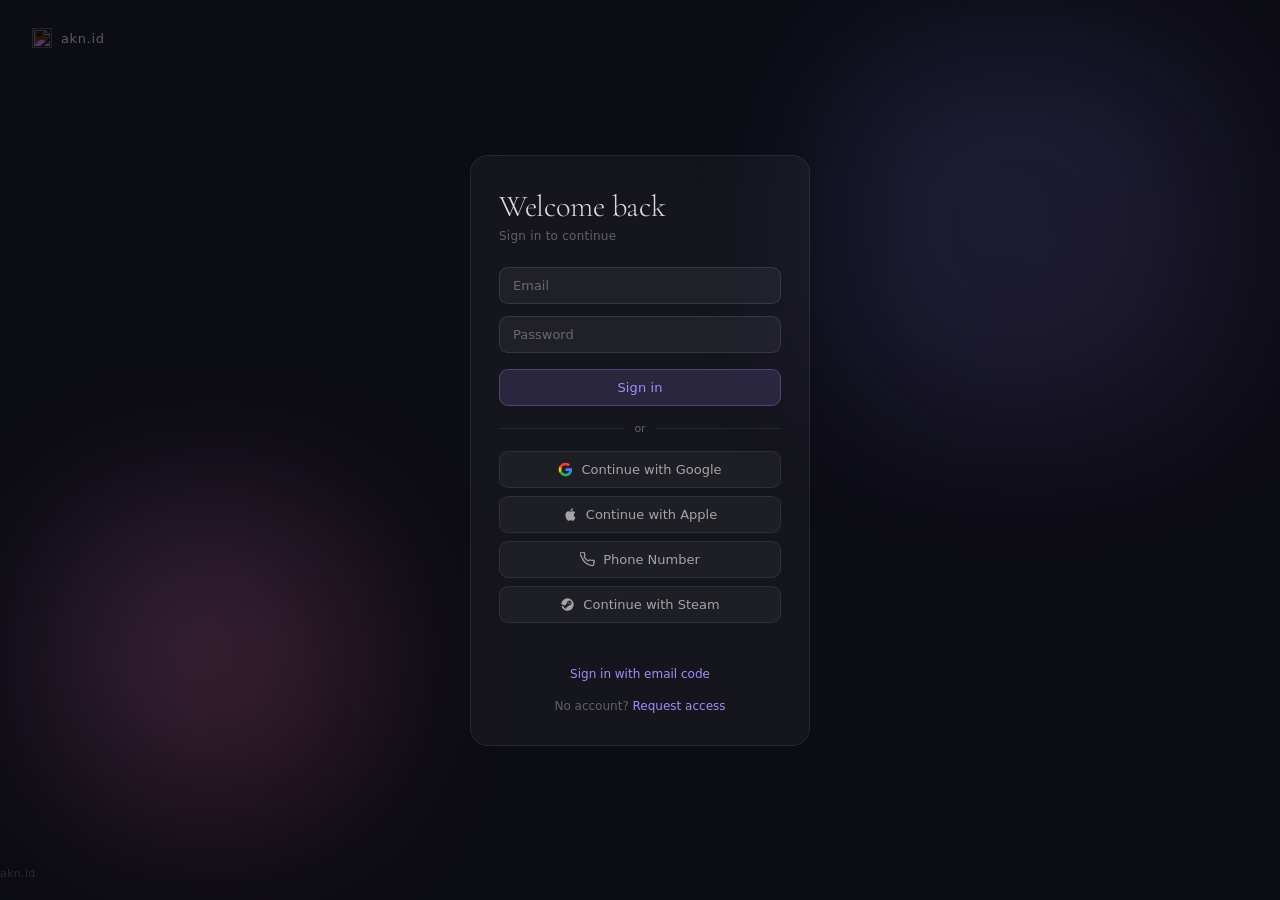
==== public/index.html @ 041a695d "Import signInWithCustomToken; add Steam sign-in via the bridge signInWithCustomToken was called in t" ====
<!DOCTYPE html>
<html lang="en">
<head>
<meta charset="UTF-8">
<meta name="viewport" content="width=device-width,initial-scale=1">
<title>akn.id</title>
<link rel="icon" href="https://akn.me.uk/favicon.ico">
<link rel="preconnect" href="https://fonts.googleapis.com">
<link href="https://fonts.googleapis.com/css2?family=Cormorant+Garamond:wght@300;400&display=swap" rel="stylesheet">
<style>
*, *::before, *::after { margin: 0; padding: 0; box-sizing: border-box; }
:root {
  --bg: #0c0c14; --text: rgba(255,255,255,0.85); --text-muted: rgba(255,255,255,0.32);
  --card-bg: rgba(255,255,255,0.04); --card-border: rgba(255,255,255,0.08);
  --input-bg: rgba(255,255,255,0.05); --input-border: rgba(255,255,255,0.1);
  --input-focus: rgba(167,139,250,0.45); --btn-bg: rgba(167,139,250,0.15);
  --btn-color: #a78bfa; --btn-border: rgba(167,139,250,0.3); --blob-op: 0.18;
}
html, body { min-height: 100%; background: var(--bg); color: var(--text); font-family: system-ui, -apple-system, sans-serif; }
.blob { position: fixed; border-radius: 100px; filter: blur(80px); opacity: var(--blob-op); z-index: 0; pointer-events: none; }
.blob-1 { background: linear-gradient(135deg,#667eea,#764ba2); top:5%; right:5%; width:380px; height:380px; animation: b1 20s ease-in-out infinite; }
.blob-2 { background: linear-gradient(135deg,#f093fb,#f5576c); bottom:10%; left:5%; width:300px; height:300px; animation: b2 18s ease-in-out infinite 3s; }
@keyframes b1 { 0%,100%{transform:translate(0,0)} 50%{transform:translate(20px,-25px)} }
@keyframes b2 { 0%,100%{transform:translate(0,0)} 50%{transform:translate(-20px,20px)} }
.page { position: relative; z-index: 1; min-height: 100vh; display: flex; flex-direction: column; align-items: center; justify-content: center; padding: 24px; }
.wordmark { position: fixed; top: 28px; left: 32px; display: flex; align-items: center; gap: 9px; text-decoration: none; z-index: 10; }
.wordmark img { width: 20px; height: 20px; opacity: 0.5; filter: invert(1); }
.wordmark span { font-size: 13px; color: var(--text-muted); letter-spacing: 0.05em; }
.card { width: 100%; max-width: 340px; background: var(--card-bg); border: 1px solid var(--card-border); border-radius: 18px; padding: 32px 28px; backdrop-filter: blur(16px); -webkit-backdrop-filter: blur(16px); }
.card-title { font-family: 'Cormorant Garamond', Georgia, serif; font-size: 1.9rem; font-weight: 300; color: var(--text); margin-bottom: 4px; letter-spacing: -0.01em; }
.card-sub { font-size: 12px; color: var(--text-muted); margin-bottom: 24px; letter-spacing: 0.02em; }
.field { margin-bottom: 12px; }
input[type="email"], input[type="password"], input[type="tel"], input[type="text"] {
  width: 100%; background: var(--input-bg); border: 1px solid var(--input-border);
  border-radius: 9px; padding: 10px 13px; color: var(--text); font-size: 13px;
  font-family: inherit; outline: none; transition: border-color 0.2s;
}
input:focus { border-color: var(--input-focus); }
input::placeholder { color: var(--text-muted); }
.btn { width: 100%; background: var(--btn-bg); color: var(--btn-color); border: 1px solid var(--btn-border); border-radius: 9px; padding: 10px; font-size: 13px; font-family: inherit; cursor: pointer; margin-top: 4px; transition: background 0.2s; letter-spacing: 0.01em; }
.btn:hover { background: rgba(167,139,250,0.25); }
.btn:disabled { opacity: 0.4; cursor: default; }
.divider { display: flex; align-items: center; gap: 10px; margin: 16px 0; color: var(--text-muted); font-size: 11px; }
.divider::before, .divider::after { content: ''; flex: 1; height: 1px; background: var(--card-border); }
.social-btns { display: flex; flex-direction: column; gap: 8px; }
.btn-social { width: 100%; background: rgba(255,255,255,0.04); color: rgba(255,255,255,0.6); border: 1px solid var(--card-border); border-radius: 9px; padding: 10px; font-size: 13px; font-family: inherit; cursor: pointer; display: flex; align-items: center; justify-content: center; gap: 8px; transition: background 0.2s; }
.btn-social:hover { background: rgba(255,255,255,0.07); }
.toggle { text-align: center; margin-top: 18px; font-size: 12px; color: var(--text-muted); }
.toggle a { color: var(--btn-color); text-decoration: none; cursor: pointer; }
.toggle a:hover { text-decoration: underline; }
.error-msg { font-size: 12px; color: #fca5a5; margin-top: 10px; text-align: center; min-height: 16px; }
.success-msg { font-size: 12px; color: #6ee7b7; margin-top: 10px; text-align: center; min-height: 16px; }
.redirect { text-align: center; }
.redirect p { font-size: 13px; color: var(--text-muted); margin-top: 12px; }
.spinner { width: 28px; height: 28px; border: 2px solid var(--card-border); border-top-color: var(--btn-color); border-radius: 50%; animation: spin 0.8s linear infinite; margin: 0 auto; }
@keyframes spin { to { transform: rotate(360deg); } }
.status-icon { font-size: 28px; margin-bottom: 12px; }
.footer { position: fixed; bottom: 20px; font-size: 11px; color: rgba(255,255,255,0.12); letter-spacing: 0.03em; }
#otp-group { display: none; }
</style>
</head>
<body>
<div class="blob blob-1"></div>
<div class="blob blob-2"></div>
<a class="wordmark" href="https://akn.me.uk">
  <img src="https://akn.me.uk/android-chrome-192x192.png" alt="">
  <span>akn.id</span>
</a>
<div class="page">
  <div class="card">

    <!-- Sign in -->
    <div id="view-signin">
      <div class="card-title">Welcome back</div>
      <div class="card-sub">Sign in to continue</div>
      <div class="field"><input type="email" id="email" placeholder="Email" autocomplete="email" /></div>
      <div class="field"><input type="password" id="password" placeholder="Password" autocomplete="current-password" /></div>
      <button class="btn" id="btn-signin">Sign in</button>
      <div class="divider">or</div>
      <div class="social-btns">
        <button class="btn-social" id="btn-google">
          <svg width="15" height="15" viewBox="0 0 24 24"><path fill="#4285F4" d="M22.56 12.25c0-.78-.07-1.53-.2-2.25H12v4.26h5.92c-.26 1.37-1.04 2.53-2.21 3.31v2.77h3.57c2.08-1.92 3.28-4.74 3.28-8.09z"/><path fill="#34A853" d="M12 23c2.97 0 5.46-.98 7.28-2.66l-3.57-2.77c-.98.66-2.23 1.06-3.71 1.06-2.86 0-5.29-1.93-6.16-4.53H2.18v2.84C3.99 20.53 7.7 23 12 23z"/><path fill="#FBBC05" d="M5.84 14.09c-.22-.66-.35-1.36-.35-2.09s.13-1.43.35-2.09V7.07H2.18C1.43 8.55 1 10.22 1 12s.43 3.45 1.18 4.93l3.66-2.84z"/><path fill="#EA4335" d="M12 5.38c1.62 0 3.06.56 4.21 1.64l3.15-3.15C17.45 2.09 14.97 1 12 1 7.7 1 3.99 3.47 2.18 7.07l3.66 2.84c.87-2.6 3.3-4.53 6.16-4.53z"/></svg>
          Continue with Google
        </button>
        <button class="btn-social" id="btn-apple">
          <svg width="15" height="15" viewBox="0 0 24 24" fill="currentColor"><path d="M18.71 19.5c-.83 1.24-1.71 2.45-3.05 2.47-1.34.03-1.77-.79-3.29-.79-1.53 0-2 .77-3.27.82-1.31.05-2.3-1.32-3.14-2.53C4.25 17 2.94 12.45 4.7 9.39c.87-1.52 2.43-2.48 4.12-2.51 1.28-.02 2.5.87 3.29.87.78 0 2.26-1.07 3.8-.91.65.03 2.47.26 3.64 1.98l-.09.06c-.22.14-2.18 1.27-2.16 3.8.03 3.02 2.65 4.03 2.68 4.04-.03.07-.42 1.44-1.37 2.78M13 3.5c.73-.83 1.94-1.46 2.94-1.5.13 1.17-.34 2.35-1.04 3.19-.69.85-1.83 1.51-2.95 1.42-.15-1.15.41-2.35 1.05-3.11z"/></svg>
          Continue with Apple
        </button>
        <button class="btn-social" id="btn-phone">
          <svg width="15" height="15" viewBox="0 0 24 24" fill="none" stroke="currentColor" stroke-width="2" stroke-linecap="round" stroke-linejoin="round"><path d="M22 16.92v3a2 2 0 01-2.18 2 19.79 19.79 0 01-8.63-3.07A19.5 19.5 0 013.07 8.81 19.79 19.79 0 01.01 2.18 2 2 0 012 .01h3a2 2 0 012 1.72c.127.96.361 1.903.7 2.81a2 2 0 01-.45 2.11L6.91 7.91a16 16 0 006.18 6.18l1.27-.83a2 2 0 012.11-.45c.907.339 1.85.573 2.81.7A2 2 0 0122 16.92z"/></svg>
          Phone Number
        </button>
        <button class="btn-social" id="btn-steam">
          <svg width="15" height="15" viewBox="0 0 24 24" fill="currentColor"><path d="M11.98 2A10.02 10.02 0 002 11.19l5.36 2.22a2.82 2.82 0 011.6-.49l2.39-3.46v-.05a3.77 3.77 0 113.77 3.77h-.09l-3.4 2.43v.14a2.83 2.83 0 11-5.63-.36l-3.83-1.59A10.02 10.02 0 1011.98 2zm-3.1 15.16l-1.23-.51a2.12 2.12 0 003.06.9 2.12 2.12 0 00-.9-4.04l1.27.53a1.56 1.56 0 11-1.2 2.88v.24zm9.4-8.65a2.51 2.51 0 10-5.02 0 2.51 2.51 0 005.02 0zm-4.39 0a1.89 1.89 0 113.77 0 1.89 1.89 0 01-3.77 0z"/></svg>
          Continue with Steam
        </button>
      </div>
      <div class="error-msg" id="signin-error"></div>
      <div class="toggle"><a id="link-to-otp">Sign in with email code</a></div>
      <div class="toggle">No account? <a id="link-to-request">Request access</a></div>
    </div>

    <!-- Sign in with OTP -->
    <div id="view-signin-otp" style="display:none">
      <div class="card-title">Sign in with email</div>
      <div class="card-sub">We'll send a code to your email</div>
      <div class="field"><input type="email" id="otp-signin-email" placeholder="Email" autocomplete="email" /></div>
      <button class="btn" id="btn-send-signin-otp">Send code</button>
      <div id="otp-signin-verify" style="display:none;margin-top:16px">
        <div class="field">
          <input type="text" id="otp-signin-code" placeholder="6-digit code" maxlength="6" style="font-family:monospace;font-size:18px;text-align:center;letter-spacing:4px" />
        </div>
        <button class="btn" id="btn-verify-signin-otp">Verify & Sign In</button>
      </div>
      <div class="error-msg" id="otp-signin-error"></div>
      <div class="success-msg" id="otp-signin-success"></div>
      <div class="toggle"><a id="link-otp-back">Back to Sign In</a></div>
    </div>

    <!-- Phone -->
    <div id="view-phone" style="display:none">
      <div class="card-title">Phone Sign In</div>
      <div class="card-sub">we'll send you a code</div>
      <div id="phone-group">
        <div class="field"><input type="tel" id="phone-input" placeholder="+44 7700 000000" autocomplete="tel" /></div>
        <button class="btn" id="btn-send-otp">Send Code</button>
      </div>
      <div id="otp-group">
        <div class="field"><input type="tel" id="otp-input" placeholder="6-digit code" autocomplete="one-time-code" maxlength="6" /></div>
        <button class="btn" id="btn-verify-otp">Verify</button>
      </div>
      <div id="recaptcha-container"></div>
      <div class="error-msg" id="phone-error"></div>
      <div class="toggle"><a id="link-phone-back">Back</a></div>
    </div>

    <!-- Request access -->
    <div id="view-request" style="display:none">
      <div class="card-title">Request access</div>
      <div class="card-sub">I'll get back to you</div>
      <div class="field"><input type="email" id="req-email" placeholder="Email" autocomplete="email" /></div>
      <div class="field"><input type="text" id="req-name" placeholder="Name" autocomplete="name" /></div>
      <div class="field"><input type="text" id="req-reason" placeholder="Why do you want access?" /></div>
      
      <!-- OTP Step -->
      <div id="otp-group" style="margin-top:16px;padding:16px;background:rgba(255,255,255,0.03);border-radius:8px;border:1px solid rgba(255,255,255,0.06)">
        <div style="font-size:12px;color:rgba(255,255,255,0.5);margin-bottom:8px">Verify your email</div>
        <button class="btn" id="btn-send-request-otp" style="margin-bottom:8px">Send verification code</button>
        <div id="otp-input-group" style="display:none">
          <div class="field" style="margin-bottom:8px">
            <input type="text" id="req-otp" placeholder="6-digit code" maxlength="6" style="font-family:monospace;font-size:16px;text-align:center;letter-spacing:4px" />
          </div>
        </div>
      </div>
      
      <button class="btn" id="btn-request" style="margin-top:12px">Send Request</button>
      <div class="error-msg" id="request-error"></div>
      <div class="success-msg" id="request-success"></div>
      <div class="toggle"><a id="link-req-back">Back to Sign In</a></div>
    </div>

    <!-- Pending approval -->
    <div id="view-pending" style="display:none" class="redirect">
      <div class="status-icon">⏳</div>
      <div class="card-title" style="text-align:center">Pending Approval</div>
      <p style="margin-top:8px">Your account is awaiting approval. You'll be notified once it's active.</p>
      <button class="btn" id="btn-pending-logout" style="margin-top:20px">Sign Out</button>
    </div>

    <!-- Rejected -->
    <div id="view-rejected" style="display:none" class="redirect">
      <div class="status-icon">🚫</div>
      <div class="card-title" style="text-align:center">Access Denied</div>
      <p style="margin-top:8px">This account has not been approved.</p>
      <button class="btn" id="btn-rejected-logout" style="margin-top:20px">Sign Out</button>
    </div>

    <!-- Redirecting -->
    <div id="view-redirect" style="display:none" class="redirect">
      <div class="spinner"></div>
      <p style="margin-top:12px">Signed in — redirecting in <span id="countdown">5</span>s</p>
      <a href="/account.html" class="btn" style="display:inline-block;margin-top:16px;width:auto;padding:9px 20px;text-decoration:none">Manage account</a>
    </div>

  </div>
</div>
<div class="footer">akn.id</div>

<script type="module">
import { initializeApp } from 'https://www.gstatic.com/firebasejs/11.6.0/firebase-app.js';
import {
  getAuth, signInWithEmailAndPassword, GoogleAuthProvider, OAuthProvider,
  signInWithPopup, RecaptchaVerifier, signInWithPhoneNumber,
  onAuthStateChanged, signOut, signInWithCustomToken,
} from 'https://www.gstatic.com/firebasejs/11.6.0/firebase-auth.js';
import {
  getFirestore, doc, getDoc, setDoc, serverTimestamp, collection, addDoc,
} from 'https://www.gstatic.com/firebasejs/11.6.0/firebase-firestore.js';

const app = initializeApp({
  apiKey: "AIzaSyDLWVxNsZveffKUaf07mRlrlouM_gyocmI",
  authDomain: "aknid-me-uk.firebaseapp.com",
  projectId: "aknid-me-uk",
  storageBucket: "aknid-me-uk.firebasestorage.app",
  messagingSenderId: "903162243588",
  appId: "1:903162243588:web:053d5c3a06c0fb23ee6351",
});
const auth = getAuth(app);
const db = getFirestore(app);

const params = new URLSearchParams(location.search);
const redirectTo = params.get('redirect') || null;

const ADMIN_EMAIL = 'kabir.a@akn.me.uk';

// Providers Firebase cannot speak to natively (Steam) go through
// api.akn.me.uk/auth/bridge, which sends the browser back here with a one-time
// custom token. Exchange it immediately, and strip it from the URL first so it
// is not left behind in history, the Referer header, or a copied link.
const bridgeToken = params.get('customToken');
if (bridgeToken) {
  const clean = location.pathname + (redirectTo ? '?redirect=' + encodeURIComponent(redirectTo) : '');
  history.replaceState({}, '', clean);
  signInWithCustomToken(auth, bridgeToken).catch(err => {
    console.warn('bridge sign-in failed:', err?.code || err?.message || err);
  });
}

function showView(name) {
  ['signin','phone','request','pending','rejected','redirect'].forEach(v => {
    document.getElementById(`view-${v}`).style.display = v === name ? '' : 'none';
  });
}
function setError(id, msg) { document.getElementById(id).textContent = msg; }

async function handleSignedIn(user) {
  const ref = doc(db, 'users', user.uid);
  const snap = await getDoc(ref);

  if (!snap.exists()) {
    // First sign-in — create profile, set pending (unless admin)
    const isAdmin = user.email === ADMIN_EMAIL;
    await setDoc(ref, {
      uid: user.uid,
      email: user.email || null,
      displayName: user.displayName || null,
      photoURL: user.photoURL || null,
      phone: user.phoneNumber || null,
      providers: user.providerData.map(p => p.providerId),
      status: isAdmin ? 'approved' : 'pending',
      projects: isAdmin ? ['*'] : [],
      role: isAdmin ? 'admin' : 'user',
      createdAt: serverTimestamp(),
      lastSeen: serverTimestamp(),
      // profile fields (to be filled in)
      bio: null, location: null, website: null,
      social: { twitter: null, instagram: null, github: null, linkedin: null },
    });
    if (!isAdmin) { showView('pending'); return; }
  } else {
    // Update last seen + providers
    await setDoc(ref, {
      lastSeen: serverTimestamp(),
      providers: user.providerData.map(p => p.providerId),
      email: user.email || snap.data().email,
      displayName: user.displayName || snap.data().displayName,
      photoURL: user.photoURL || snap.data().photoURL,
      phone: user.phoneNumber || snap.data().phone,
    }, { merge: true });

    const { status } = snap.data();
    if (status === 'pending') { showView('pending'); return; }
    if (status === 'rejected') { showView('rejected'); return; }
  }

  // Approved — POST token to api.akn.me.uk to set shared .akn.me.uk cookie, then redirect clean
  showView('redirect');
  const idToken = await user.getIdToken();
  const dest = redirectTo || 'https://akn.me.uk';
  let project = 'halcyon'; // default for akn.me.uk / www.akn.me.uk
  try {
    const subdomain = new URL(dest).hostname.split('.')[0];
    if (subdomain === 'startpage') project = 'startpage';
    else if (subdomain === 'thoughts') project = 'thoughts';
    else if (subdomain === 'cloud' || subdomain === 'casanova') project = 'nextcloud';
    else if (['halcyon','www','akn'].includes(subdomain)) project = 'halcyon';
  } catch {}
  try {
    await fetch('https://api.akn.me.uk/auth/verify', {
      method: 'POST',
      headers: { 'Content-Type': 'application/json' },
      credentials: 'include',
      body: JSON.stringify({ idToken, project }),
    });
  } catch { /* non-fatal */ }
  let n = 5;
  const cd = document.getElementById('countdown');
  const iv = setInterval(() => {
    n--;
    cd.textContent = n;
    if (n <= 0) { clearInterval(iv); location.href = dest; }
  }, 1000);
}

onAuthStateChanged(auth, user => { if (user) handleSignedIn(user); });

// Sign in
document.getElementById('btn-signin').addEventListener('click', async () => {
  const email = document.getElementById('email').value.trim();
  const password = document.getElementById('password').value;
  setError('signin-error', '');
  if (!email || !password) return setError('signin-error', 'Fill in both fields');
  const btn = document.getElementById('btn-signin');
  btn.disabled = true;
  try {
    await signInWithEmailAndPassword(auth, email, password);
  } catch (e) { btn.disabled = false; setError('signin-error', friendlyError(e.code)); }
});
document.getElementById('password').addEventListener('keydown', e => {
  if (e.key === 'Enter') document.getElementById('btn-signin').click();
});

// Google
document.getElementById('btn-google').addEventListener('click', async () => {
  try { await signInWithPopup(auth, new GoogleAuthProvider()); }
  catch (e) { setError('signin-error', friendlyError(e.code)); }
});

// Apple
document.getElementById('btn-apple').addEventListener('click', async () => {
  try {
    const p = new OAuthProvider('apple.com');
    p.addScope('email'); p.addScope('name');
    await signInWithPopup(auth, p);
  } catch (e) { setError('signin-error', friendlyError(e.code)); }
});

// Phone
let confirmationResult = null, recaptchaVerifier = null;
document.getElementById('btn-steam').addEventListener('click', () => {
  const dest = redirectTo || 'https://akn.me.uk';
  location.href = 'https://api.akn.me.uk/auth/bridge/steam/start?redirect=' + encodeURIComponent(dest);
});

document.getElementById('btn-phone').addEventListener('click', () => {
  showView('phone');
  if (!recaptchaVerifier)
    recaptchaVerifier = new RecaptchaVerifier(auth, 'recaptcha-container', { size: 'invisible' });
});
document.getElementById('link-phone-back').addEventListener('click', () => showView('signin'));
document.getElementById('btn-send-otp').addEventListener('click', async () => {
  const phone = document.getElementById('phone-input').value.trim();
  setError('phone-error', '');
  if (!phone) return setError('phone-error', 'Enter a phone number');
  const btn = document.getElementById('btn-send-otp');
  btn.disabled = true;
  try {
    confirmationResult = await signInWithPhoneNumber(auth, phone, recaptchaVerifier);
    document.getElementById('phone-group').style.display = 'none';
    document.getElementById('otp-group').style.display = '';
    document.getElementById('otp-input').focus();
  } catch (e) { btn.disabled = false; setError('phone-error', friendlyError(e.code)); }
});
document.getElementById('btn-verify-otp').addEventListener('click', async () => {
  const code = document.getElementById('otp-input').value.trim();
  setError('phone-error', '');
  if (!code) return setError('phone-error', 'Enter the code');
  const btn = document.getElementById('btn-verify-otp');
  btn.disabled = true;
  try { await confirmationResult.confirm(code); }
  catch (e) { btn.disabled = false; setError('phone-error', friendlyError(e.code)); }
});


// OTP Sign In
document.getElementById('link-to-otp').addEventListener('click', () => showView('signin-otp'));
document.getElementById('link-otp-back').addEventListener('click', () => showView('signin'));

let otpSignInSent = false;
let otpSignInEmail = '';

document.getElementById('btn-send-signin-otp').addEventListener('click', async () => {
  const email = document.getElementById('otp-signin-email').value.trim();
  if (!email || !email.includes('@')) {
    setError('otp-signin-error', 'Please enter a valid email');
    return;
  }
  
  const btn = document.getElementById('btn-send-signin-otp');
  btn.disabled = true;
  btn.textContent = 'Sending...';
  setError('otp-signin-error', '');
  document.getElementById('otp-signin-success').textContent = '';
  
  try {
    const res = await fetch('https://api.akn.me.uk/auth/otp/send', {
      method: 'POST',
      headers: { 'Content-Type': 'application/json' },
      body: JSON.stringify({ email, purpose: 'signin' }),
    });
    
    const data = await res.json();
    
    if (res.ok) {
      document.getElementById('otp-signin-success').textContent = '✓ Code sent to ' + email;
      document.getElementById('otp-signin-verify').style.display = 'block';
      document.getElementById('otp-signin-code').focus();
      otpSignInSent = true;
      otpSignInEmail = email;
      btn.textContent = 'Resend code';
    } else {
      setError('otp-signin-error', data.error || 'Failed to send code');
      btn.textContent = 'Send code';
    }
  } catch (err) {
    setError('otp-signin-error', 'Network error: ' + err.message);
    btn.textContent = 'Send code';
  } finally {
    btn.disabled = false;
  }
});

document.getElementById('btn-verify-signin-otp').addEventListener('click', async () => {
  const otp = document.getElementById('otp-signin-code').value.trim();
  
  if (!otpSignInSent || !otpSignInEmail) {
    setError('otp-signin-error', 'Please send a code first');
    return;
  }
  
  if (!otp || otp.length !== 6) {
    setError('otp-signin-error', 'Please enter the 6-digit code');
    return;
  }
  
  const btn = document.getElementById('btn-verify-signin-otp');
  btn.disabled = true;
  btn.textContent = 'Verifying...';
  setError('otp-signin-error', '');
  
  try {
    // Verify OTP
    const verifyRes = await fetch('https://api.akn.me.uk/auth/otp/verify', {
      method: 'POST',
      headers: { 'Content-Type': 'application/json' },
      body: JSON.stringify({ email: otpSignInEmail, otp, purpose: 'signin' }),
    });
    
    const verifyData = await verifyRes.json();
    
    if (!verifyRes.ok || !verifyData.valid) {
      setError('otp-signin-error', verifyData.error || 'Invalid code');
      btn.disabled = false;
      btn.textContent = 'Verify & Sign In';
      return;
    }
    
    // OTP verified! Now get or create custom token
    const tokenRes = await fetch('https://api.akn.me.uk/auth/otp/sign-in', {
      method: 'POST',
      headers: { 'Content-Type': 'application/json' },
      body: JSON.stringify({ email: otpSignInEmail, otp }),
    });
    
    const tokenData = await tokenRes.json();
    
    if (!tokenRes.ok) {
      setError('otp-signin-error', tokenData.error || 'Sign-in failed');
      btn.disabled = false;
      btn.textContent = 'Verify & Sign In';
      return;
    }
    
    // Sign in with custom token
    await signInWithCustomToken(auth, tokenData.customToken);
    
    document.getElementById('otp-signin-success').textContent = '✓ Signed in!';
    setTimeout(() => showView('loading'), 500);
    
  } catch (err) {
    setError('otp-signin-error', 'Error: ' + err.message);
    btn.disabled = false;
    btn.textContent = 'Verify & Sign In';
  }
});

// Request access
document.getElementById('link-to-request').addEventListener('click', () => showView('request'));
document.getElementById('link-req-back').addEventListener('click', () => showView('signin'));

// Send OTP for request access
let requestOtpSent = false;
document.getElementById('btn-send-request-otp').addEventListener('click', async () => {
  const email = document.getElementById('req-email').value.trim();
  if (!email || !email.includes('@')) {
    setError('request-error', 'Please enter a valid email first');
    return;
  }
  
  const btn = document.getElementById('btn-send-request-otp');
  btn.disabled = true;
  btn.textContent = 'Sending...';
  setError('request-error', '');
  document.getElementById('request-success').textContent = '';
  
  try {
    const res = await fetch('https://api.akn.me.uk/auth/otp/send', {
      method: 'POST',
      headers: { 'Content-Type': 'application/json' },
      body: JSON.stringify({ email, purpose: 'request-access' }),
    });
    
    const data = await res.json();
    
    if (res.ok) {
      document.getElementById('request-success').textContent = '✓ Code sent to ' + email;
      document.getElementById('otp-input-group').style.display = 'block';
      document.getElementById('req-otp').focus();
      requestOtpSent = true;
      btn.textContent = 'Resend code';
    } else {
      setError('request-error', data.error || 'Failed to send code');
      btn.textContent = 'Send verification code';
    }
  } catch (err) {
    setError('request-error', 'Network error: ' + err.message);
    btn.textContent = 'Send verification code';
  } finally {
    btn.disabled = false;
  }
});

document.getElementById('btn-request').addEventListener('click', async () => {
  const email = document.getElementById('req-email').value.trim();
  const name = document.getElementById('req-name').value.trim();
  const reason = document.getElementById('req-reason').value.trim();
  const otp = document.getElementById('req-otp').value.trim();
  
  setError('request-error', '');
  document.getElementById('request-success').textContent = '';
  
  if (!email) return setError('request-error', 'Email is required');
  if (!requestOtpSent) return setError('request-error', 'Please verify your email first');
  if (!otp || otp.length !== 6) return setError('request-error', 'Please enter the 6-digit code');
  
  const btn = document.getElementById('btn-request');
  btn.disabled = true;
  btn.textContent = 'Verifying...';
  
  try {
    // Verify OTP first
    const verifyRes = await fetch('https://api.akn.me.uk/auth/otp/verify', {
      method: 'POST',
      headers: { 'Content-Type': 'application/json' },
      body: JSON.stringify({ email, otp, purpose: 'request-access' }),
    });
    
    const verifyData = await verifyRes.json();
    
    if (!verifyRes.ok || !verifyData.valid) {
      setError('request-error', verifyData.error || 'Invalid code');
      btn.disabled = false;
      btn.textContent = 'Send Request';
      return;
    }
    
    // OTP verified! Now create the request
    await addDoc(collection(db, 'requests'), {
      email,
      name,
      reason,
      createdAt: serverTimestamp(),
      status: 'pending',
      emailVerified: true,
    });
    
    document.getElementById('request-success').textContent = "✓ Request sent — you'll hear back soon";
    document.getElementById('req-email').value = '';
    document.getElementById('req-name').value = '';
    document.getElementById('req-reason').value = '';
    document.getElementById('req-otp').value = '';
    document.getElementById('otp-input-group').style.display = 'none';
    requestOtpSent = false;
    document.getElementById('btn-send-request-otp').textContent = 'Send verification code';
    
  } catch (err) {
    setError('request-error', 'Error: ' + err.message);
  } finally {
    btn.disabled = false;
    btn.textContent = 'Send Request';
  }
});

// Pending/rejected logout
document.getElementById('btn-pending-logout').addEventListener('click', () => signOut(auth).then(() => showView('signin')));
document.getElementById('btn-rejected-logout').addEventListener('click', () => signOut(auth).then(() => showView('signin')));

function friendlyError(code) {
  return ({
    'auth/invalid-email': 'Invalid email address',
    'auth/user-not-found': 'No account with that email',
    'auth/wrong-password': 'Incorrect password',
    'auth/invalid-credential': 'Incorrect email or password',
    'auth/weak-password': 'Password is too weak',
    'auth/too-many-requests': 'Too many attempts — try again later',
    'auth/invalid-phone-number': 'Invalid phone number — use international format',
    'auth/invalid-verification-code': 'Incorrect code',
    'auth/popup-closed-by-user': '',
    'auth/cancelled-popup-request': '',
  })[code] || 'Something went wrong';
}
</script>
</body>
</html>
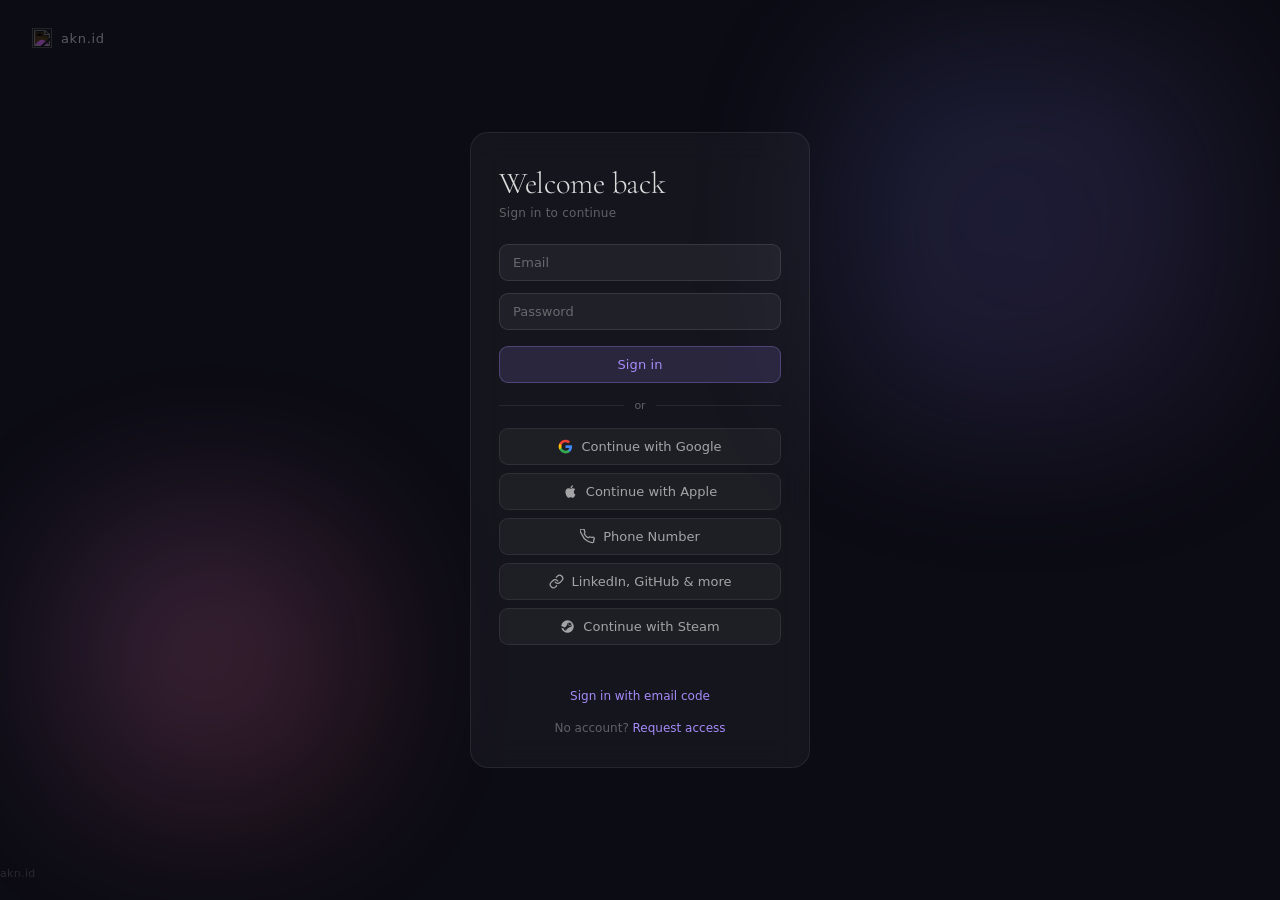
==== commit f55b23ea: "fix: email-code sign-in showed a blank card; add the Zitadel button showView held a hardcoded list o" ====
--- a/public/index.html
+++ b/public/index.html
@@ -90,6 +90,10 @@
           <svg width="15" height="15" viewBox="0 0 24 24" fill="none" stroke="currentColor" stroke-width="2" stroke-linecap="round" stroke-linejoin="round"><path d="M22 16.92v3a2 2 0 01-2.18 2 19.79 19.79 0 01-8.63-3.07A19.5 19.5 0 013.07 8.81 19.79 19.79 0 01.01 2.18 2 2 0 012 .01h3a2 2 0 012 1.72c.127.96.361 1.903.7 2.81a2 2 0 01-.45 2.11L6.91 7.91a16 16 0 006.18 6.18l1.27-.83a2 2 0 012.11-.45c.907.339 1.85.573 2.81.7A2 2 0 0122 16.92z"/></svg>
           Phone Number
         </button>
+        <button class="btn-social" id="btn-zitadel">
+          <svg width="15" height="15" viewBox="0 0 24 24" fill="none" stroke="currentColor" stroke-width="2" stroke-linecap="round" stroke-linejoin="round"><path d="M10 13a5 5 0 0 0 7.54.54l3-3a5 5 0 0 0-7.07-7.07l-1.72 1.71"/><path d="M14 11a5 5 0 0 0-7.54-.54l-3 3a5 5 0 0 0 7.07 7.07l1.71-1.71"/></svg>
+          LinkedIn, GitHub &amp; more
+        </button>
         <button class="btn-social" id="btn-steam">
           <svg width="15" height="15" viewBox="0 0 24 24" fill="currentColor"><path d="M11.98 2A10.02 10.02 0 002 11.19l5.36 2.22a2.82 2.82 0 011.6-.49l2.39-3.46v-.05a3.77 3.77 0 113.77 3.77h-.09l-3.4 2.43v.14a2.83 2.83 0 11-5.63-.36l-3.83-1.59A10.02 10.02 0 1011.98 2zm-3.1 15.16l-1.23-.51a2.12 2.12 0 003.06.9 2.12 2.12 0 00-.9-4.04l1.27.53a1.56 1.56 0 11-1.2 2.88v.24zm9.4-8.65a2.51 2.51 0 10-5.02 0 2.51 2.51 0 005.02 0zm-4.39 0a1.89 1.89 0 113.77 0 1.89 1.89 0 01-3.77 0z"/></svg>
           Continue with Steam
@@ -227,13 +231,83 @@
 }
 
 function showView(name) {
-  ['signin','phone','request','pending','rejected','redirect'].forEach(v => {
-    document.getElementById(`view-${v}`).style.display = v === name ? '' : 'none';
+  // Derived from the DOM, not a hardcoded list. The list used to omit
+  // 'signin-otp', so "Sign in with email code" hid every view and showed none —
+  // a blank card, with no error, because nothing threw. Any view added later
+  // now works without remembering to register it here.
+  const views = document.querySelectorAll('[id^="view-"]');
+  if (!document.getElementById(`view-${name}`)) {
+    console.error(`showView: no view-${name}`);
+    return;
+  }
+  views.forEach(el => {
+    el.style.display = el.id === `view-${name}` ? '' : 'none';
   });
 }
 function setError(id, msg) { document.getElementById(id).textContent = msg; }
 
+// Which project this destination corresponds to. Hoisted out of the redirect
+// block because the approval check below needs it too.
+function projectFor(dest) {
+  try {
+    const subdomain = new URL(dest).hostname.split('.')[0];
+    if (subdomain === 'startpage') return 'startpage';
+    if (subdomain === 'thoughts') return 'thoughts';
+    if (subdomain === 'cloud' || subdomain === 'casanova') return 'nextcloud';
+    if (['halcyon', 'www', 'akn'].includes(subdomain)) return 'halcyon';
+  } catch {}
+  return 'halcyon';
+}
+
 async function handleSignedIn(user) {
+  // Ask the BACKEND whether this person is approved. It resolves the uid
+  // through identities/ -> people/ and, failing that, through the verified
+  // identifier index, so it recognises a human however they signed in.
+  //
+  // This used to read users/{uid} in the browser instead, which broke every
+  // sign-in method whose uid is not a plain Firebase provider uid: a Zitadel,
+  // Steam or email-OTP login lands as `zitadel_…` / `emailotp_…` with no
+  // users/ doc and no email on the token, so it fell into the "first sign-in"
+  // branch, WROTE a fresh pending record, and showed Pending Approval — while
+  // the backend was returning approved:true, role admin for the same token.
+  // It also meant the client decided its own role from an email comparison.
+  const idToken = await user.getIdToken();
+  const project = projectFor(redirectTo || 'https://akn.me.uk');
+
+  let verdict = null;
+  try {
+    const res = await fetch('https://api.akn.me.uk/auth/verify', {
+      method: 'POST',
+      headers: { 'Content-Type': 'application/json' },
+      credentials: 'include',
+      body: JSON.stringify({ idToken, project }),
+    });
+    // 403 carries a real verdict too (e.g. an unlinked phone), so parse it
+    // rather than treating it as "backend unreachable" and falling through to
+    // the legacy path, which would show the wrong screen.
+    if (res.ok || res.status === 403) verdict = await res.json();
+  } catch { /* fall through to the legacy path below */ }
+
+  if (verdict) {
+    if (verdict.approved) { finishSignIn(); return; }
+    if (verdict.reason === 'rejected') { showView('rejected'); return; }
+    if (verdict.reason === 'phone_not_linked') {
+      // Phone is resolve-only by design: it signs in a number already on
+      // someone's record and never creates an account. Say so, instead of
+      // leaving them on a pending screen that will never resolve.
+      await signOut(auth).catch(() => {});
+      showView('signin');
+      setError('signin-error', verdict.error ||
+        'That number is not linked to an account. Sign in another way, then add it from your account page.');
+      return;
+    }
+    showView('pending');
+    return;
+  }
+
+  // Backend unreachable — fall back to the old client-side check rather than
+  // locking everyone out. This path is also what runs if /auth/verify is down,
+  // and id.akn.me.uk is Nextcloud's login screen, so it must degrade.
   const ref = doc(db, 'users', user.uid);
   const snap = await getDoc(ref);
 
@@ -273,26 +347,14 @@
     if (status === 'rejected') { showView('rejected'); return; }
   }
 
-  // Approved — POST token to api.akn.me.uk to set shared .akn.me.uk cookie, then redirect clean
+  finishSignIn();
+}
+
+// Approved. /auth/verify has already set the shared .akn.me.uk cookie, so this
+// only has to count down and send them on.
+function finishSignIn() {
   showView('redirect');
-  const idToken = await user.getIdToken();
   const dest = redirectTo || 'https://akn.me.uk';
-  let project = 'halcyon'; // default for akn.me.uk / www.akn.me.uk
-  try {
-    const subdomain = new URL(dest).hostname.split('.')[0];
-    if (subdomain === 'startpage') project = 'startpage';
-    else if (subdomain === 'thoughts') project = 'thoughts';
-    else if (subdomain === 'cloud' || subdomain === 'casanova') project = 'nextcloud';
-    else if (['halcyon','www','akn'].includes(subdomain)) project = 'halcyon';
-  } catch {}
-  try {
-    await fetch('https://api.akn.me.uk/auth/verify', {
-      method: 'POST',
-      headers: { 'Content-Type': 'application/json' },
-      credentials: 'include',
-      body: JSON.stringify({ idToken, project }),
-    });
-  } catch { /* non-fatal */ }
   let n = 5;
   const cd = document.getElementById('countdown');
   const iv = setInterval(() => {
@@ -337,6 +399,18 @@
 
 // Phone
 let confirmationResult = null, recaptchaVerifier = null;
+// Everything configured in Zitadel — Google, LinkedIn, GitHub, and whatever is
+// added next — reaches akn ID through this one button. Adding a provider to
+// Zitadel therefore needs no change here.
+//
+// It goes via the custom-token bridge rather than straight to Zitadel because
+// id.akn.me.uk is Nextcloud's login screen and Nextcloud's session cookie can
+// only be minted from a Firebase token. See routes/bridge.js.
+document.getElementById('btn-zitadel').addEventListener('click', () => {
+  const dest = redirectTo || 'https://akn.me.uk';
+  location.href = 'https://api.akn.me.uk/auth/bridge/zitadel/start?redirect=' + encodeURIComponent(dest);
+});
+
 document.getElementById('btn-steam').addEventListener('click', () => {
   const dest = redirectTo || 'https://akn.me.uk';
   location.href = 'https://api.akn.me.uk/auth/bridge/steam/start?redirect=' + encodeURIComponent(dest);
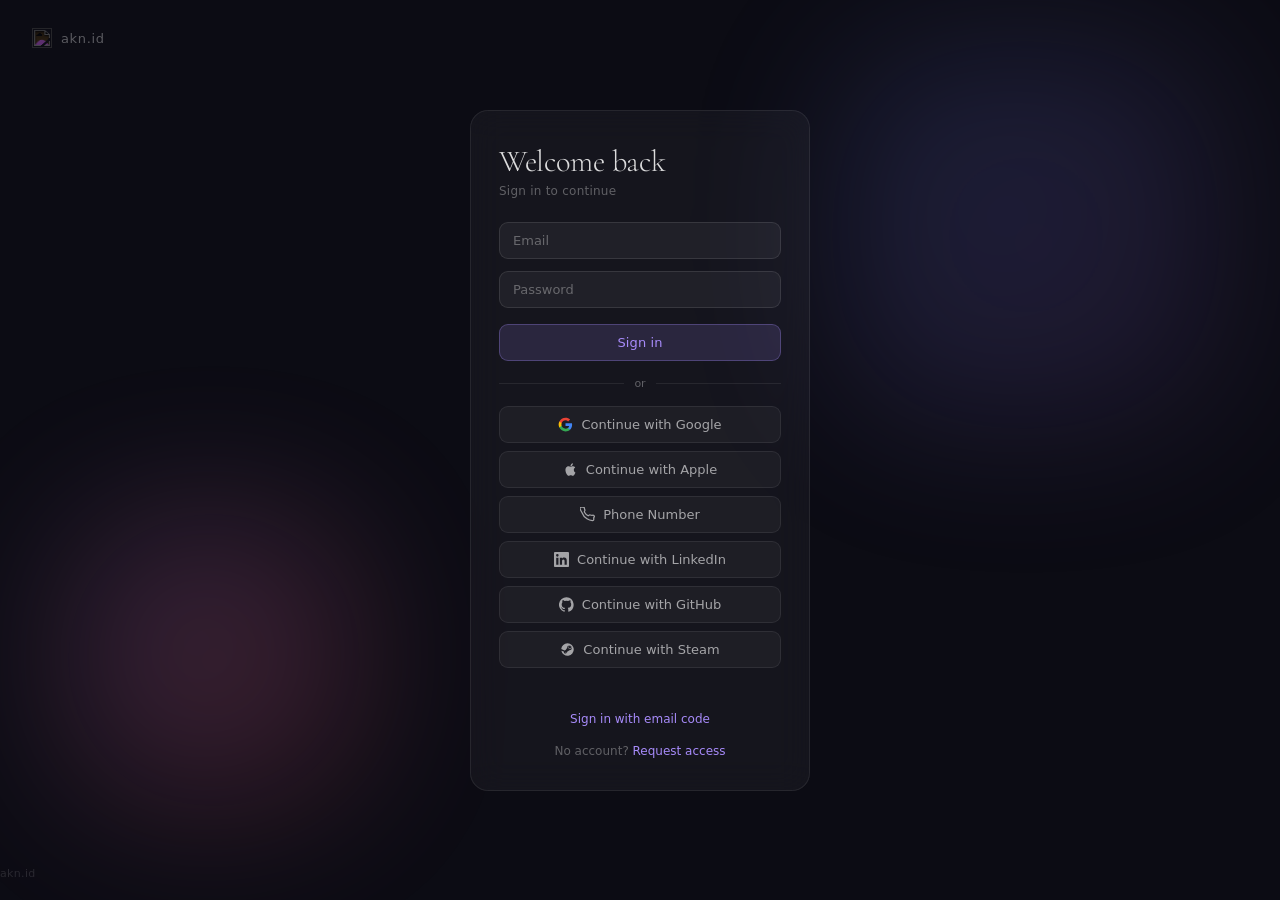
==== commit addc0c6e: "per-provider buttons: no domain hop, one login UI Replaces the 'LinkedIn, GitHub & more' button, whi" ====
--- a/public/index.html
+++ b/public/index.html
@@ -90,9 +90,13 @@
           <svg width="15" height="15" viewBox="0 0 24 24" fill="none" stroke="currentColor" stroke-width="2" stroke-linecap="round" stroke-linejoin="round"><path d="M22 16.92v3a2 2 0 01-2.18 2 19.79 19.79 0 01-8.63-3.07A19.5 19.5 0 013.07 8.81 19.79 19.79 0 01.01 2.18 2 2 0 012 .01h3a2 2 0 012 1.72c.127.96.361 1.903.7 2.81a2 2 0 01-.45 2.11L6.91 7.91a16 16 0 006.18 6.18l1.27-.83a2 2 0 012.11-.45c.907.339 1.85.573 2.81.7A2 2 0 0122 16.92z"/></svg>
           Phone Number
         </button>
-        <button class="btn-social" id="btn-zitadel">
-          <svg width="15" height="15" viewBox="0 0 24 24" fill="none" stroke="currentColor" stroke-width="2" stroke-linecap="round" stroke-linejoin="round"><path d="M10 13a5 5 0 0 0 7.54.54l3-3a5 5 0 0 0-7.07-7.07l-1.72 1.71"/><path d="M14 11a5 5 0 0 0-7.54-.54l-3 3a5 5 0 0 0 7.07 7.07l1.71-1.71"/></svg>
-          LinkedIn, GitHub &amp; more
+        <button class="btn-social" id="btn-linkedin">
+          <svg width="15" height="15" viewBox="0 0 24 24" fill="currentColor"><path d="M20.45 20.45h-3.56v-5.57c0-1.33-.02-3.04-1.85-3.04-1.85 0-2.14 1.45-2.14 2.94v5.67H9.35V9h3.41v1.56h.05c.48-.9 1.63-1.85 3.36-1.85 3.6 0 4.27 2.37 4.27 5.45v6.29zM5.34 7.43a2.06 2.06 0 110-4.13 2.06 2.06 0 010 4.13zm1.78 13.02H3.55V9h3.57v11.45zM22.22 0H1.77C.79 0 0 .77 0 1.72v20.56C0 23.23.79 24 1.77 24h20.45c.98 0 1.78-.77 1.78-1.72V1.72C24 .77 23.2 0 22.22 0z"/></svg>
+          Continue with LinkedIn
+        </button>
+        <button class="btn-social" id="btn-github">
+          <svg width="15" height="15" viewBox="0 0 24 24" fill="currentColor"><path d="M12 .3a12 12 0 00-3.8 23.4c.6.1.8-.3.8-.6v-2.2c-3.3.7-4-1.6-4-1.6-.6-1.4-1.4-1.8-1.4-1.8-1.1-.7.1-.7.1-.7 1.2.1 1.8 1.2 1.8 1.2 1.1 1.8 2.8 1.3 3.5 1 .1-.8.4-1.3.8-1.6-2.7-.3-5.5-1.3-5.5-5.9 0-1.3.5-2.4 1.2-3.2-.1-.3-.5-1.5.1-3.2 0 0 1-.3 3.3 1.2a11.5 11.5 0 016 0c2.3-1.5 3.3-1.2 3.3-1.2.6 1.7.2 2.9.1 3.2.8.8 1.2 1.9 1.2 3.2 0 4.6-2.8 5.6-5.5 5.9.4.4.8 1.1.8 2.2v3.3c0 .3.2.7.8.6A12 12 0 0012 .3"/></svg>
+          Continue with GitHub
         </button>
         <button class="btn-social" id="btn-steam">
           <svg width="15" height="15" viewBox="0 0 24 24" fill="currentColor"><path d="M11.98 2A10.02 10.02 0 002 11.19l5.36 2.22a2.82 2.82 0 011.6-.49l2.39-3.46v-.05a3.77 3.77 0 113.77 3.77h-.09l-3.4 2.43v.14a2.83 2.83 0 11-5.63-.36l-3.83-1.59A10.02 10.02 0 1011.98 2zm-3.1 15.16l-1.23-.51a2.12 2.12 0 003.06.9 2.12 2.12 0 00-.9-4.04l1.27.53a1.56 1.56 0 11-1.2 2.88v.24zm9.4-8.65a2.51 2.51 0 10-5.02 0 2.51 2.51 0 005.02 0zm-4.39 0a1.89 1.89 0 113.77 0 1.89 1.89 0 01-3.77 0z"/></svg>
@@ -399,17 +403,20 @@
 
 // Phone
 let confirmationResult = null, recaptchaVerifier = null;
-// Everything configured in Zitadel — Google, LinkedIn, GitHub, and whatever is
-// added next — reaches akn ID through this one button. Adding a provider to
-// Zitadel therefore needs no change here.
+// Providers configured in Zitadel. Each button goes STRAIGHT to that provider —
+// /auth/bridge/zitadel/start mints an idp_intent server-side and 302s to
+// accounts.google.com / linkedin.com / github.com, so auth.akn.me.uk is only an
+// invisible redirect hop and this page stays the only login UI.
 //
-// It goes via the custom-token bridge rather than straight to Zitadel because
-// id.akn.me.uk is Nextcloud's login screen and Nextcloud's session cookie can
-// only be minted from a Firebase token. See routes/bridge.js.
-document.getElementById('btn-zitadel').addEventListener('click', () => {
-  const dest = redirectTo || 'https://akn.me.uk';
-  location.href = 'https://api.akn.me.uk/auth/bridge/zitadel/start?redirect=' + encodeURIComponent(dest);
-});
+// Adding a provider: configure it in Zitadel, add one line to IDP_ALIASES in
+// lib/bridge/providers.js, add a button here.
+for (const [btn, idp] of [['btn-linkedin', 'linkedin'], ['btn-github', 'github']]) {
+  document.getElementById(btn).addEventListener('click', () => {
+    const dest = redirectTo || 'https://akn.me.uk';
+    location.href = 'https://api.akn.me.uk/auth/bridge/zitadel/start?idp=' + idp +
+      '&redirect=' + encodeURIComponent(dest);
+  });
+}
 
 document.getElementById('btn-steam').addEventListener('click', () => {
   const dest = redirectTo || 'https://akn.me.uk';
